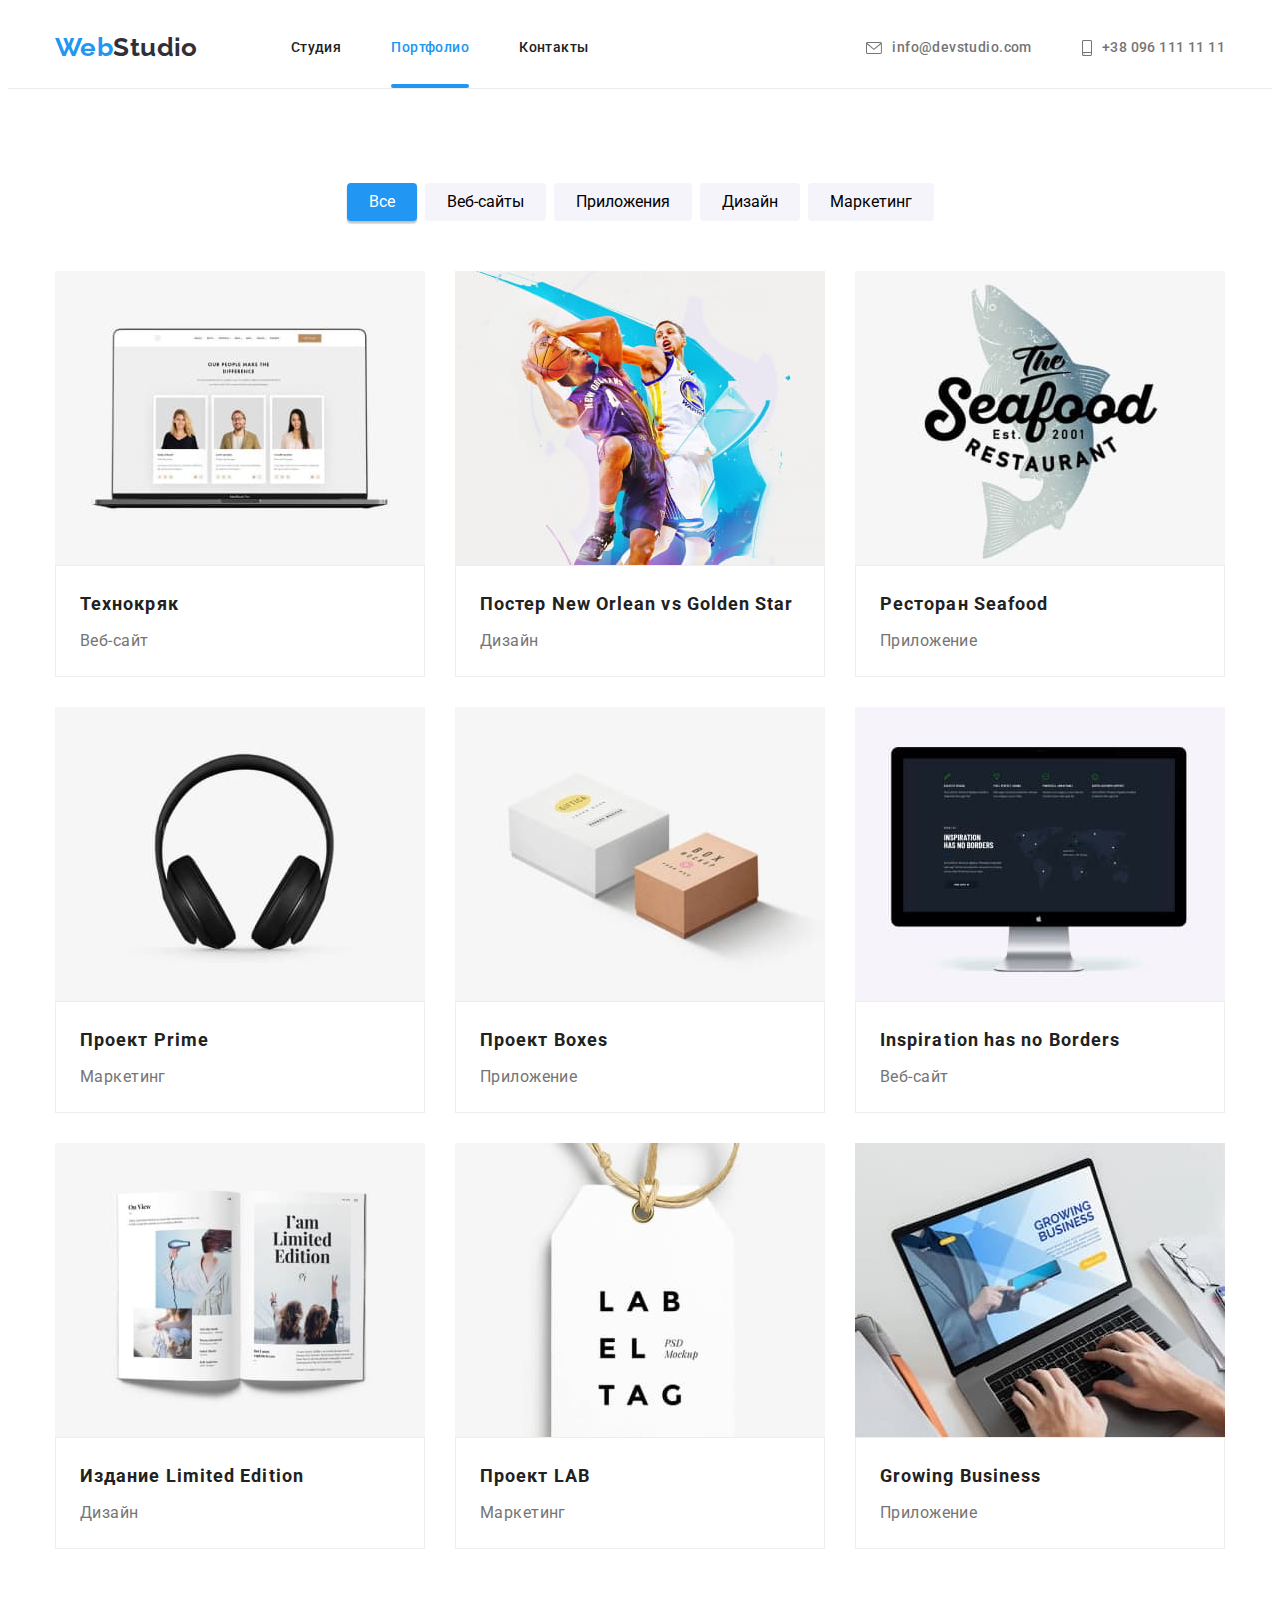
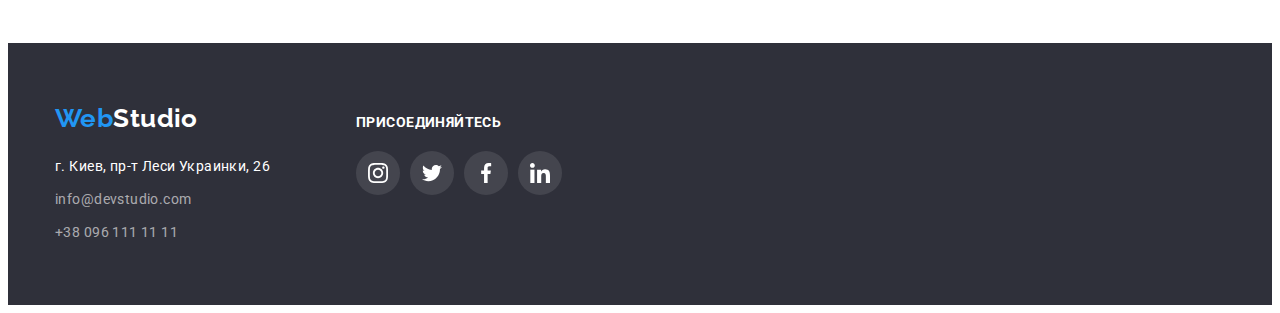
==== pages/portfolio.html @ 277c7d8f "commit1" ====
<!DOCTYPE html>
<html lang="ru">
  <head>
    <meta charset="UTF-8" />
    <meta http-equiv="X-UA-Compatible" content="IE=edge" />
    <meta name="viewport" content="width=device-width, initial-scale=1.0" />
    <title>Портфолио</title>
    <link rel="preconnect" href="https://fonts.gstatic.com" />
    <link
      href="https://fonts.googleapis.com/css2?family=Raleway:wght@700&family=Roboto:wght@400;500;700&display=swap"
      rel="stylesheet"
    />
    <link
      rel="stylesheet"
      href="https://cdnjs.cloudflare.com/ajax/libs/modern-normalize/0.2.0/modern-normalize.min.css"
      integrity="sha512-sqIVMkf5f8XGYI/UZYGs7wODxlUeoj9JknataPfUwtvrSKWMHrMXGZ7Evb6nabFYJQG15vFFyALe6r0nWCD1Ug=="
      crossorigin="anonymous"
    />
    <link rel="stylesheet" href="../css/styles.css" />
  </head>

  <body class="body">
    <!--Шапка сайта-->
    <header class="page-header">
      <div class="container">
        <nav class="site-nav">
          <a class="logo" href="../"
            ><span class="accent-logo">Web</span>Studio</a
          >
          <ul class="header-nav link">
            <li class="menu-item">
              <a class="link" href="../index.html">Студия</a>
            </li>
            <li class="menu-item">
              <a class="link current" href="../pages/portfolio.html"
                >Портфолио</a
              >
            </li>
            <li class="menu-item"><a class="link" href="">Контакты</a></li>
          </ul>
        </nav>
        <div class="header-block-link">
          <a class="header-link" href="mailto:info@devstudio.com">
            <svg class="icon" width="16" height="12">
              <use href="../images/header-sprite.svg#icon-mail"></use></svg
            >info@devstudio.com</a
          >
          <a class="header-link" href="tel:+380961111111"
            ><svg class="icon" width="10" height="16">
              <use
                href="../images/header-sprite.svg#icon-smartphone"
              ></use></svg
            >+38 096 111 11 11</a
          >
        </div>
      </div>
    </header>

    <!--Портфолио-->
    <main>
      <section class="section">
        <div class="container">
          <h1 class="visually-hidden">Наши работы</h1>
          <ul class="portfolio-button list">
            <li class="btn-item">
              <button class="button list current" type="button">Все</button>
            </li>
            <li class="btn-item">
              <button class="button list" type="button">Веб-сайты</button>
            </li>
            <li class="btn-item">
              <button class="button list" type="button">Приложения</button>
            </li>
            <li class="btn-item">
              <button class="button list" type="button">Дизайн</button>
            </li>
            <li class="btn-item">
              <button class="button list" type="button">Маркетинг</button>
            </li>
          </ul>
          <div class="flex-container">
            <h2 class="visually-hidden">Примеры работы</h2>
            <ul class="portfolio-title list">
              <li class="flex-elements">
                <div class="prtf-thumb">
                  <a href="" class="list portfolio-list"
                    ><div class="prtf-thumb-link">
                      <img
                        src="../images/portfolio/img.jpg"
                        alt="Разработка сайтов"
                        width="370"
                      />
                      <p class="prtf-description">
                        Технокряк это современная площадка распространения
                        коронавируса. Компании используют эту платформу для
                        цифрового шпионажа и атак на защищённые сервера
                        конкурентов.
                      </p>
                    </div>
                    <div class="prtf-text">
                      <h3 class="exemple-title">Технокряк</h3>
                      <p>Веб-сайт</p>
                    </div>
                  </a>
                </div>
              </li>

              <li class="flex-elements">
                <div class="prtf-thumb">
                  <a href="" class="list portfolio-list"
                    ><div class="prtf-thumb-link">
                      <img
                        src="../images/portfolio/img-1.jpg"
                        alt="Дизайн постеров"
                        width="370"
                      />
                      <p class="prtf-description">
                        Технокряк это современная площадка распространения
                        коронавируса. Компании используют эту платформу для
                        цифрового шпионажа и атак на защищённые сервера
                        конкурентов.
                      </p>
                    </div>
                    <div class="prtf-text">
                      <h3 class="exemple-title">
                        Постер New Orlean vs Golden Star
                      </h3>
                      <p>Дизайн</p>
                    </div></a
                  >
                </div>
              </li>
              <li class="flex-elements">
                <div class="prtf-thumb">
                  <a href="" class="list portfolio-list">
                    <div class="prtf-thumb-link">
                      <img
                        src="../images/portfolio/img-2.jpg"
                        alt="Разработка приложений"
                        width="370"
                      />
                      <p class="prtf-description">
                        Технокряк это современная площадка распространения
                        коронавируса. Компании используют эту платформу для
                        цифрового шпионажа и атак на защищённые сервера
                        конкурентов.
                      </p>
                    </div>
                    <div class="prtf-text">
                      <h3 class="exemple-title">Ресторан Seafood</h3>
                      <p>Приложение</p>
                    </div></a
                  >
                </div>
              </li>
              <li class="flex-elements">
                <div class="prtf-thumb">
                  <a href="" class="list portfolio-list"
                    ><div class="prtf-thumb-link">
                      <img
                        src="../images/portfolio/img-3.jpg"
                        alt="Маркетинг"
                        width="370"
                      />
                      <p class="prtf-description">
                        Технокряк это современная площадка распространения
                        коронавируса. Компании используют эту платформу для
                        цифрового шпионажа и атак на защищённые сервера
                        конкурентов.
                      </p>
                    </div>
                    <div class="prtf-text">
                      <h3 class="exemple-title">Проект Prime</h3>
                      <p>Маркетинг</p>
                    </div></a
                  >
                </div>
              </li>

              <li class="flex-elements">
                <div class="prtf-thumb">
                  <a href="" class="list portfolio-list"
                    ><div class="prtf-thumb-link">
                      <img
                        src="../images/portfolio/img-4.jpg"
                        alt="Разработка приложений"
                        width="370"
                      />
                      <p class="prtf-description">
                        Технокряк это современная площадка распространения
                        коронавируса. Компании используют эту платформу для
                        цифрового шпионажа и атак на защищённые сервера
                        конкурентов.
                      </p>
                    </div>
                    <div class="prtf-text">
                      <h3 class="exemple-title">Проект Boxes</h3>
                      <p>Приложение</p>
                    </div></a
                  >
                </div>
              </li>
              <li class="flex-elements">
                <div class="prtf-thumb">
                  <a href="" class="list portfolio-list"
                    ><div class="prtf-thumb-link">
                      <img
                        src="../images/portfolio/img-5.jpg"
                        alt="Разработка сайтов"
                        width="370"
                      />
                      <p class="prtf-description">
                        Технокряк это современная площадка распространения
                        коронавируса. Компании используют эту платформу для
                        цифрового шпионажа и атак на защищённые сервера
                        конкурентов.
                      </p>
                    </div>
                    <div class="prtf-text">
                      <h3 class="exemple-title">Inspiration has no Borders</h3>
                      <p>Веб-сайт</p>
                    </div></a
                  >
                </div>
              </li>
              <li class="flex-elements">
                <div class="prtf-thumb">
                  <a href="" class="list portfolio-list"
                    ><div class="prtf-thumb-link">
                      <img
                        src="../images/portfolio/img-6.jpg"
                        alt="Разработка дизайна"
                        width="370"
                      />
                      <p class="prtf-description">
                        Технокряк это современная площадка распространения
                        коронавируса. Компании используют эту платформу для
                        цифрового шпионажа и атак на защищённые сервера
                        конкурентов.
                      </p>
                    </div>
                    <div class="prtf-text">
                      <h3 class="exemple-title">Издание Limited Edition</h3>
                      <p>Дизайн</p>
                    </div></a
                  >
                </div>
              </li>
              <li class="flex-elements">
                <div class="prtf-thumb">
                  <a href="" class="list portfolio-list"
                    ><div class="prtf-thumb-link">
                      <img
                        src="../images/portfolio/img-7.jpg"
                        alt="Маркетинг"
                        width="370"
                      />
                      <p class="prtf-description">
                        Технокряк это современная площадка распространения
                        коронавируса. Компании используют эту платформу для
                        цифрового шпионажа и атак на защищённые сервера
                        конкурентов.
                      </p>
                    </div>
                    <div class="prtf-text">
                      <h3 class="exemple-title">Проект LAB</h3>
                      <p>Маркетинг</p>
                    </div></a
                  >
                </div>
              </li>
              <li class="flex-elements">
                <div class="prtf-thumb">
                  <a href="" class="list portfolio-list"
                    ><div class="prtf-thumb-link">
                      <img
                        src="../images/portfolio/img-8.jpg"
                        alt="Разработка приложений"
                        width="370"
                      />
                      <p class="prtf-description">
                        Технокряк это современная площадка распространения
                        коронавируса. Компании используют эту платформу для
                        цифрового шпионажа и атак на защищённые сервера
                        конкурентов.
                      </p>
                    </div>
                    <div class="prtf-text">
                      <h3 class="exemple-title">Growing Business</h3>
                      <p>Приложение</p>
                    </div></a
                  >
                </div>
              </li>
            </ul>
          </div>
        </div>
      </section>
    </main>

    <!--Контакты-->
    <footer class="footer">
      <div class="container">
        <div class="footer-contact">
          <a href="../index.html" class="logo footer-logo"
            ><span class="accent-logo">Web</span>Studio</a
          >
          <address class="address">
            <p>г. Киев, пр-т Леси Украинки, 26</p>
            <a class="contact-link" href="mailto:info@devstudio.com"
              >info@devstudio.com</a
            >
            <a class="contact-link" href="tel:+380961111111"
              >+38 096 111 11 11</a
            >
          </address>
        </div>
        <div class="footer-join">
          <h3 class="join-title">Присоединяйтесь</h3>
          <ul class="join-list">
            <li class="join-item">
              <a
                href=""
                class="join-icon"
                target="_blank"
                rel="noopener noreferrer"
                ><svg class="icon">
                  <use
                    href="../images/team-sprite.svg#icon-instagram"
                  ></use></svg
              ></a>
            </li>
            <li class="join-item">
              <a
                href=""
                class="join-icon"
                target="_blank"
                rel="noopener noreferrer"
                ><svg class="icon">
                  <use href="../images/team-sprite.svg#icon-twitter"></use></svg
              ></a>
            </li>
            <li class="join-item">
              <a
                href=""
                class="join-icon"
                target="_blank"
                rel="noopener noreferrer"
                ><svg class="icon">
                  <use
                    href="../images/team-sprite.svg#icon-facebook"
                  ></use></svg
              ></a>
            </li>
            <li class="join-item">
              <a
                href=""
                class="join-icon"
                target="_blank"
                rel="noopener noreferrer"
                ><svg class="icon">
                  <use
                    href="../images/team-sprite.svg#icon-linkedin"
                  ></use></svg
              ></a>
            </li>
          </ul>
        </div>
      </div>
    </footer>
  </body>
</html>
---- css/styles.css ----
html {
  box-sizing: border-box;
}
*,
*::after,
*::before {
  box-sizing: inherit;
}

/* * {
  outline: 1px solid red;
} */

h1,
h2,
h3,
h4,
h5,
h6,
p {
  margin-top: 0;
}

.list {
  text-decoration: none;
  list-style: none;
  padding-left: 0;
  margin-top: 0;
  margin-bottom: 0;
}

.link {
  text-decoration: none;
  color: inherit;
}

img {
  display: block;
  max-width: 100%;
  height: auto;
}

:root {
  --primary-text-color: #212121;
  --paragraph-text-color: #757575;
  --accent-color: #2196f3;
  --section-accent-color: #ffffff;
  --main-background-color: #ffffff;
  --secondary-background-color: #2f303a;
  --team-background-color: #f5f4fa;
  --hero-background-color: #188ce8;
  --hero-main-bgrn-color: #c4c4c4;
  --hero-gradient-color: rgba(47, 48, 58, 0.4);
  --team-icon-bgrn-color: #afb1b8;
  --footer-icon-bgrn-color: #ffffff1a;
  --item-border-color: #eeeeee;
  --header-line-color: #ececec;
  --font-family: Roboto;
  --accent-font: Raleway;
}

/* Body */
.body {
  color: var(--primary-text-color);
  background-color: var(--main-background-color);
  font-family: var(--font-family), sans-serif;
  font-weight: 500;
  font-size: 14px;
  line-height: 1.14;
  letter-spacing: 0.03em;
}

.header-nav .link.current {
  color: var(--accent-color);
}

/* Paragraph */
p {
  color: var(--paragraph-text-color);
  font-weight: 400;
  margin: 0;
}

/* Logo */
.accent-logo {
  color: var(--accent-color);
}
.logo {
  color: var(--secondary-background-color);
  font-family: var(--accent-font);
  font-weight: 700;
  font-size: 26px;
  line-height: 1.19;
  text-decoration: none;
}

/* Header-Navigation */
.page-header .logo {
  align-items: center;
  padding-top: 24px;
  padding-bottom: 25px;
  margin-right: 93px;
}

.page-header .container {
  display: flex;
  align-items: center;
  justify-content: space-between;
}

.page-header {
  border-bottom: 1px solid var(--header-line-color);
}

.header-nav {
  display: flex;
  min-width: 294px;
  margin: 0;
  padding-left: 0;
}

/* Header-Navigation-Animation */

.header-nav .link {
  display: block;
  padding-top: 32px;
  padding-bottom: 32px;
  transition-property: color;
  transition-duration: 250ms;
  transition-timing-function: cubic-bezier(0.4, 0, 0.2, 1);
}

.header-nav .link:hover,
.header-nav .link:focus {
  color: var(--accent-color);
}

.site-nav {
  display: flex;
  align-items: center;
}

.menu-item:not(:last-child) {
  margin-right: 50px;
}

.menu-item > .link {
  text-decoration: none;
  list-style: none;
}

/* Active-Link */

.menu-item {
  position: relative;
}

.menu-item .current::before {
  display: block;
  position: absolute;
  content: "";
  width: 100%;
  height: 4px;
  bottom: 0;
  background-color: var(--accent-color);
  border-radius: 2px;
  opacity: 1;
  transition-property: opasity;
  transition-duration: 250ms;
  transition-timing-function: cubic-bezier(0.4, 0, 0.2, 1);
}

.menu-item .current::after {
  opacity: 0;
}

/* Header-Link */

.header-block-link {
  display: flex;
}

/* Header-Link-Animation */

.header-link .icon {
  margin-right: 10px;
  fill: var(--paragraph-text-color);
  display: flex;
  justify-content: center;
  align-items: center;
  width: auto;
  height: auto;
  transition-property: fill;
  transition-duration: 250ms;
  transition-timing-function: cubic-bezier(0.4, 0, 0.2, 1);
}

.header-link:hover .icon,
.header-link:focus .icon {
  fill: var(--accent-color);
}

.header-link {
  display: flex;
  justify-content: center;
  align-items: center;
  padding-top: 32px;
  padding-bottom: 32px;
  color: var(--paragraph-text-color);
  font-weight: 500;
  font-style: normal;
  text-decoration: none;
  list-style: none;
  align-items: center;
  transition-property: color;
  transition-duration: 250ms;
  transition-timing-function: cubic-bezier(0.4, 0, 0.2, 1);
}

.header-link:hover,
.header-link:focus {
  color: var(--accent-color);
}

.header-link:not(:last-child) {
  margin-right: 50px;
}

/* Flex-Container */
.container {
  margin-left: auto;
  margin-right: auto;
  width: 1200px;
  padding-left: 15px;
  padding-right: 15px;
}

/* Hero-Button */
.hero-section .button {
  border: 0px solid transparent;
  border-radius: 4px;
  padding: 10px 32px;
  min-width: 200px;
  height: 50px;
  margin-left: auto;
  margin-right: auto;
  color: var(--section-accent-color);
  background-color: var(--accent-color);
  font-weight: 700;
  font-size: 16px;
  line-height: 1.88;
  display: flex;
  letter-spacing: 0.06em;
  cursor: pointer;
  transition-property: background-color;
  transition-duration: 250ms;
  transition-timing-function: cubic-bezier(0.4, 0, 0.2, 1);
}

.hero-section .button:hover,
.hero-section .button:focus {
  background-color: var(--hero-background-color);
}

/* Portfolio-Buttons-Animation */

.button {
  border: 0;
  border-radius: 4px;
  font-family: inherit;
  background-color: var(--team-background-color);
  font-weight: 400;
  font-size: 16px;
  line-height: 1.6;
  text-align: center;
  cursor: pointer;
  transition-property: background-color, color, box-shadow;
  transition-duration: 250ms;
  transition-timing-function: cubic-bezier(0.4, 0, 0.2, 1);
}

.button:hover,
.button:focus,
.list.current {
  color: var(--section-accent-color);
  background-color: var(--accent-color);
  box-shadow: 0px 3px 1px rgba(0, 0, 0, 0.1), 0px 1px 2px rgba(0, 0, 0, 0.08),
    0px 2px 2px rgba(0, 0, 0, 0.12);
}

/* Hero-Section*/

.hero-section {
  max-width: 1600px;
  padding-top: 200px;
  padding-bottom: 200px;
  margin-left: auto;
  margin-right: auto;
  background-image: linear-gradient(
      var(--hero-gradient-color),
      var(--hero-gradient-color)
    ),
    url("../images/hero/hero.jpg");
  background-color: var(--hero-main-bgrn-color);
  color: var(--section-accent-color);
  background-repeat: no-repeat;
  background-position: center;
  background-size: cover;
}

.hero-title {
  max-width: calc(100% / 12 * 6);
  margin-left: auto;
  margin-right: auto;
  margin-bottom: 30px;
  text-align: center;
  font-weight: 900;
  font-size: 44px;
  line-height: 1.36;
  letter-spacing: 0.06em;
  text-transform: uppercase;
}

/* Modal Window */

.backdrop {
  position: fixed;
  top: 0;
  left: 0;
  width: 100%;
  height: 100%;
  background-color: rgba(0, 0, 0, 0.2);
  opacity: 1;
  transition: opacity 250ms cubic-bezier(0.4, 0, 0.2, 1);
}

.backdrop.is-hidden {
  pointer-events: none;
  opacity: 0;
}

.backdrop.is-hidden .modal {
  transform: translate(-50%, -50%) scale(0.5);
}

.modal {
  position: absolute;
  top: 50%;
  left: 50%;
  width: 528px;
  height: 581px;
  background-color: var(--main-background-color);
  box-shadow: 0px 1px 3px rgba(0, 0, 0, 0.12), 0px 1px 1px rgba(0, 0, 0, 0.14),
    0px 2px 1px rgba(0, 0, 0, 0.2);
  border-radius: 4px;
  transform: translate(-50%, -50%) scale(1);
  transition: transform 250ms cubic-bezier(0.4, 0, 0.2, 1);
}

.modal-button {
  position: absolute;
  display: flex;
  width: 30px;
  height: 30px;
  right: 8px;
  top: 8px;
  justify-content: center;
  align-items: center;
  border: 1px solid rgba(0, 0, 0, 0.1);
  background-color: #ffffff;
  border-radius: 50%;
}

/* Advantage-section */
.visually-hidden {
  position: absolute !important;
  clip: rect(1px 1px 1px 1px);
  clip: rect(1px,  1px,  1px, 1px);
  padding: 0 !important;
  border: 0 !important;
  height: 1px !important;
  width: 1px !important;
  overflow: hidden;
}
.advantage-section {
  padding-top: 94px;
  padding-bottom: 94px;
}

.advantage-section .list {
  font-weight: 700;
  padding-bottom: 0;
  display: flex;
}

.advantage-section .adv-item {
  min-width: 270px;
}

.adv-item:not(:last-child) {
  margin-right: 30px;
}

.adv-icon {
  display: flex;
  width: 270px;
  height: 120px;
  border-radius: 4px;
  justify-content: center;
  align-items: center;
  background-color: var(--team-background-color);
  margin-bottom: 30px;
}

.adv-item h3 {
  height: 16px;
  font-size: 14px;
  margin: 0;
  margin-bottom: 10px;
}

.adv-item {
  border-radius: 4px;
}

.adv-item p {
  line-height: 1.71;
  height: 75px;
}

/* Activity-section */
.section-title {
  margin-bottom: 50px;
  text-align: center;
  font-weight: 700;
  font-size: 36px;
  line-height: 1.17;
}

.section.gallery {
  padding-top: 0;
}

.gallery .list {
  display: flex;
  align-items: center;
  margin-left: -15px;
  margin-right: -15px;
}

.gallery-item {
  display: flex;
  margin-right: auto;
  margin-left: auto;
  flex-basis: calc((100% - (30px * 3)) / 3);
}

/* Activity-opacity-text */

.gallery-thumb {
  position: relative;
}

.gallery-text {
  position: absolute;
  display: flex;
  justify-content: center;
  align-items: center;
  bottom: 0;
  right: 0;
  margin: 0;
  width: 370px;
  height: 70px;
  font-weight: 700;
  font-size: 14px;
  text-align: center;
  letter-spacing: 0.03em;
  text-transform: uppercase;
  color: var(--section-accent-color);
  background-color: var(--secondary-background-color);
  opacity: 0.8;
}

/* Team-section */
.team-title {
  margin-bottom: 50px;
  text-align: center;
  font-weight: 700;
  font-size: 36px;
  line-height: 1.17;
}

.team-section {
  background-color: var(--team-background-color);
  font-weight: 500;
  text-align: center;
  font-size: 16px;
  line-height: 1.19;
  align-items: center;
}

.grid {
  display: flex;
  align-items: center;
}

.grid-item {
  background: var(--main-background-color);
  box-shadow: 0px 1px 3px rgba(0, 0, 0, 0.12), 0px 1px 1px rgba(0, 0, 0, 0.14),
    0px 2px 1px rgba(0, 0, 0, 0.2);
  border-radius: 0px 0px 4px 4px;
}

.grid-item:not(:last-child) {
  margin-right: 30px;
}

.team-text {
  padding: 30px 32px;
}

.team-list .team-member {
  margin-bottom: 10px;
  font-size: 16px;
  line-height: 1.19;
  font-weight: 500;
}
.team-position {
  margin-bottom: 16px;
}
.team-icons {
  display: inline-flex;
}

/* Team-Icons-Animation */

.team-icon-link {
  display: flex;
  justify-content: center;
  align-items: center;
  width: 44px;
  height: 44px;
  border-radius: 50%;
  background-color: var(--main-background-color);
  fill: var(--team-icon-bgrn-color);
  transition-property: background-color, fill;
  transition-duration: 250ms;
  transition-timing-function: cubic-bezier(0.4, 0, 0.2, 1);
}

.team-icon-link:hover,
.team-icon-link:focus {
  background-color: var(--accent-color);
  fill: var(--section-accent-color);
}

.icon {
  width: 20px;
  height: 20px;
}

.team-icons-item:not(:last-child) {
  margin-right: 10px;
}

/* Clients */
.client-title {
  margin-bottom: 50px;
  text-align: center;
  font-weight: 700;
  font-size: 36px;
  line-height: 1.17;
}

.client-section {
  padding-top: 94px;
  padding-bottom: 94px;
}

.client-list {
  margin: 0;
  padding: 0;
  display: flex;
  justify-content: center;
  align-items: center;
}

/* Clients-Icons-Animation */

.client-link {
  display: flex;
  width: 100%;
  height: 100%;
  border: 1px solid var(--team-icon-bgrn-color);
  border-radius: 4px;
  justify-content: center;
  align-items: center;
  outline: none;
  transition-property: border, fill;
  transition-duration: 250ms;
  transition-timing-function: cubic-bezier(0.4, 0, 0.2, 1);
}

.client-link:hover,
.client-link:focus {
  fill: var(--accent-color);
  border: 1px solid var(--accent-color);
}

.client-link .icon {
  width: auto;
  height: auto;
  fill: var(--team-icon-bgrn-color);
  transition-property: fill;
  transition-duration: 250ms;
  transition-timing-function: cubic-bezier(0.4, 0, 0.2, 1);
}

.client-link:hover .icon,
.client-link:focus .icon {
  fill: var(--accent-color);
}

.client-item {
  display: flex;
  width: 170px;
  height: 90px;
}

.client-item:not(:last-child) {
  margin-right: 30px;
}

/* Exemples-section */
.portfolio-title {
  display: flex;
  flex-wrap: wrap;
}

.prtf-text {
  padding: 20px 24px;
  border: 1px solid var(--item-border-color);
}

.exemple-title {
  margin-bottom: 4px;
  color: var(--primary-text-color);
  font-weight: 700;
  font-size: 18px;
  line-height: 2;
  letter-spacing: 0.06em;
}

.portfolio-title p {
  font-size: 16px;
  line-height: 1.88;
}

.portfolio-button {
  display: flex;
  justify-content: center;
  margin: 0 auto;
  margin-bottom: 50px;
}

.portfolio-button .button {
  padding: 6px 22px;
}

.btn-item:not(:last-child) {
  margin-right: 8px;
}

.section {
  padding-top: 94px;
  padding-bottom: 94px;
}

.flex-elements {
  width: 370px;
  margin-right: 30px;
  margin-bottom: 30px;
}

.flex-elements:nth-child(3n) {
  margin-right: 0;
}

.flex-elements:nth-last-child(-n + 3) {
  margin-bottom: 0;
}

/* Portfolio-Boxes-Animation */

.portfolio-list {
  display: block;
  transition-property: box-shadow;
  transition-duration: 250ms;
  transition-timing-function: cubic-bezier(0.4, 0, 0.2, 1);
}

.portfolio-list:hover,
.portfolio-list:focus {
  box-shadow: 0px 1px 1px rgba(0, 0, 0, 0.12), 0px 4px 4px rgba(0, 0, 0, 0.06),
    1px 4px 6px rgba(0, 0, 0, 0.16);
}

/* Portfolio-Overlay-Animation */

.prtf-thumb-link {
  display: flex;
  position: relative;
  overflow: hidden;
}

.prtf-description {
  position: absolute;
  display: inline-flex;
  align-items: center;
  justify-content: left;
  padding: 63px 45px 63px 25px;
  width: 100%;
  height: 100%;
  font-size: 18px;
  line-height: 1.56;
  letter-spacing: 0.03em;
  color: #ffffff;
  opacity: 0;
  transform: translatey(100%);
  transition-property: background-color, opacity, transform;
  transition-duration: 250ms;
  transition-timing-function: cubic-bezier(0.4, 0, 0.2, 1);
}

.prtf-thumb:hover .prtf-description {
  background-color: var(--accent-color);
  opacity: 0.8;
  transform: translatex(0);
}

/* Footer Logo*/

.footer-logo {
  color: var(--section-accent-color);
}

/* Footer */

.footer {
  padding-top: 60px;
  padding-bottom: 60px;
  color: var(--section-accent-color);
  background-color: var(--secondary-background-color);
  font-size: 14px;
  line-height: 1.71;
}

.footer-contact {
  display: block;
  width: 231px;
  margin-right: 70px;
}

.footer .container {
  display: flex;
  align-items: baseline;
}

address > p {
  color: var(--section-accent-color);
  font-style: normal;
}

.address {
  margin-top: 20px;
}

/* Footer-Contacts-Animation */

address .contact-link {
  display: block;
  margin-top: 9px;
  color: rgba(255, 255, 255, 0.6);
  font-weight: 400;
  font-style: normal;
  text-decoration: none;
  list-style: none;
  transition-property: color;
  transition-duration: 250ms;
  transition-timing-function: cubic-bezier(0.4, 0, 0.2, 1);
}

.contact-link:hover,
.contact-link:focus {
  color: var(--accent-color);
}

.link {
  text-decoration: none;
  list-style: none;
}

/* Footer-Join */

.footer-join {
  display: block;
  margin-right: 93px;
}

.join-title {
  margin-bottom: 20px;
  font-weight: 700;
  font-size: 14px;
  line-height: 1.14;
  letter-spacing: 0.03em;
  text-transform: uppercase;
  list-style: none;
}

.join-list {
  display: flex;
  margin: 0;
  padding: 0;
}

/* Footer-Icons-Animation */

.join-icon {
  display: flex;
  justify-content: center;
  align-items: center;
  width: 44px;
  height: 44px;
  border-radius: 50%;
  background-color: var(--footer-icon-bgrn-color);
  fill: var(--main-background-color);
  list-style: none;
  transition-property: fill, background-color;
  transition-duration: 250ms;
  transition-timing-function: cubic-bezier(0.4, 0, 0.2, 1);
}

.join-icon:hover,
.join-icon:focus {
  background-color: var(--accent-color);
  fill: var(--section-accent-color);
}

.join-item:not(:last-child) {
  margin-right: 10px;
}

.join-item {
  list-style: none;
}

/* Subscribe footer-field */

.sub-form {
  display: flex;
  align-items: flex-end;
  width: 570px;
  height: 86px;
  margin: 0;
  padding: 0;
}

.sub-field {
  display: flex;
  flex-direction: column;
  margin: 0;
  padding: 0;
}

.footer .sub-title {
  margin-bottom: 20px;
  padding: 0;
  font-weight: 700;
  font-size: 14px;
  line-height: 1.14;
  letter-spacing: 0.03em;
  text-transform: uppercase;
}

.sub-field input {
  padding: 15px 295px 15px 16px;
  width: 358px;
  height: 50px;
  border: 1px solid rgba(255, 255, 255, 0.3);
  filter: drop-shadow(0px 4px 4px #00000026);
  border-radius: 4px;
  background-color: inherit;
}

.sub-field input::placeholder {
  font-size: 16px;
  line-height: 1.25;
  align-items: center;
  letter-spacing: 0.03em;
  color: #ffffff99;
}

.sub-button {
  display: flex;
  justify-content: center;
  align-items: center;
  margin-left: 12px;
  width: 200px;
  height: 50px;
  font-weight: 700;
  font-size: 16px;
  line-height: 1.88;
  letter-spacing: 0.06em;
  border-radius: 4px;
  color: var(--main-background-color);
  background-color: var(--accent-color);
  box-shadow: 0px 4px 4px rgba(0, 0, 0, 0.15);
}

.sub-icon {
  margin-left: 10px;
  fill: var(--section-accent-color);
}
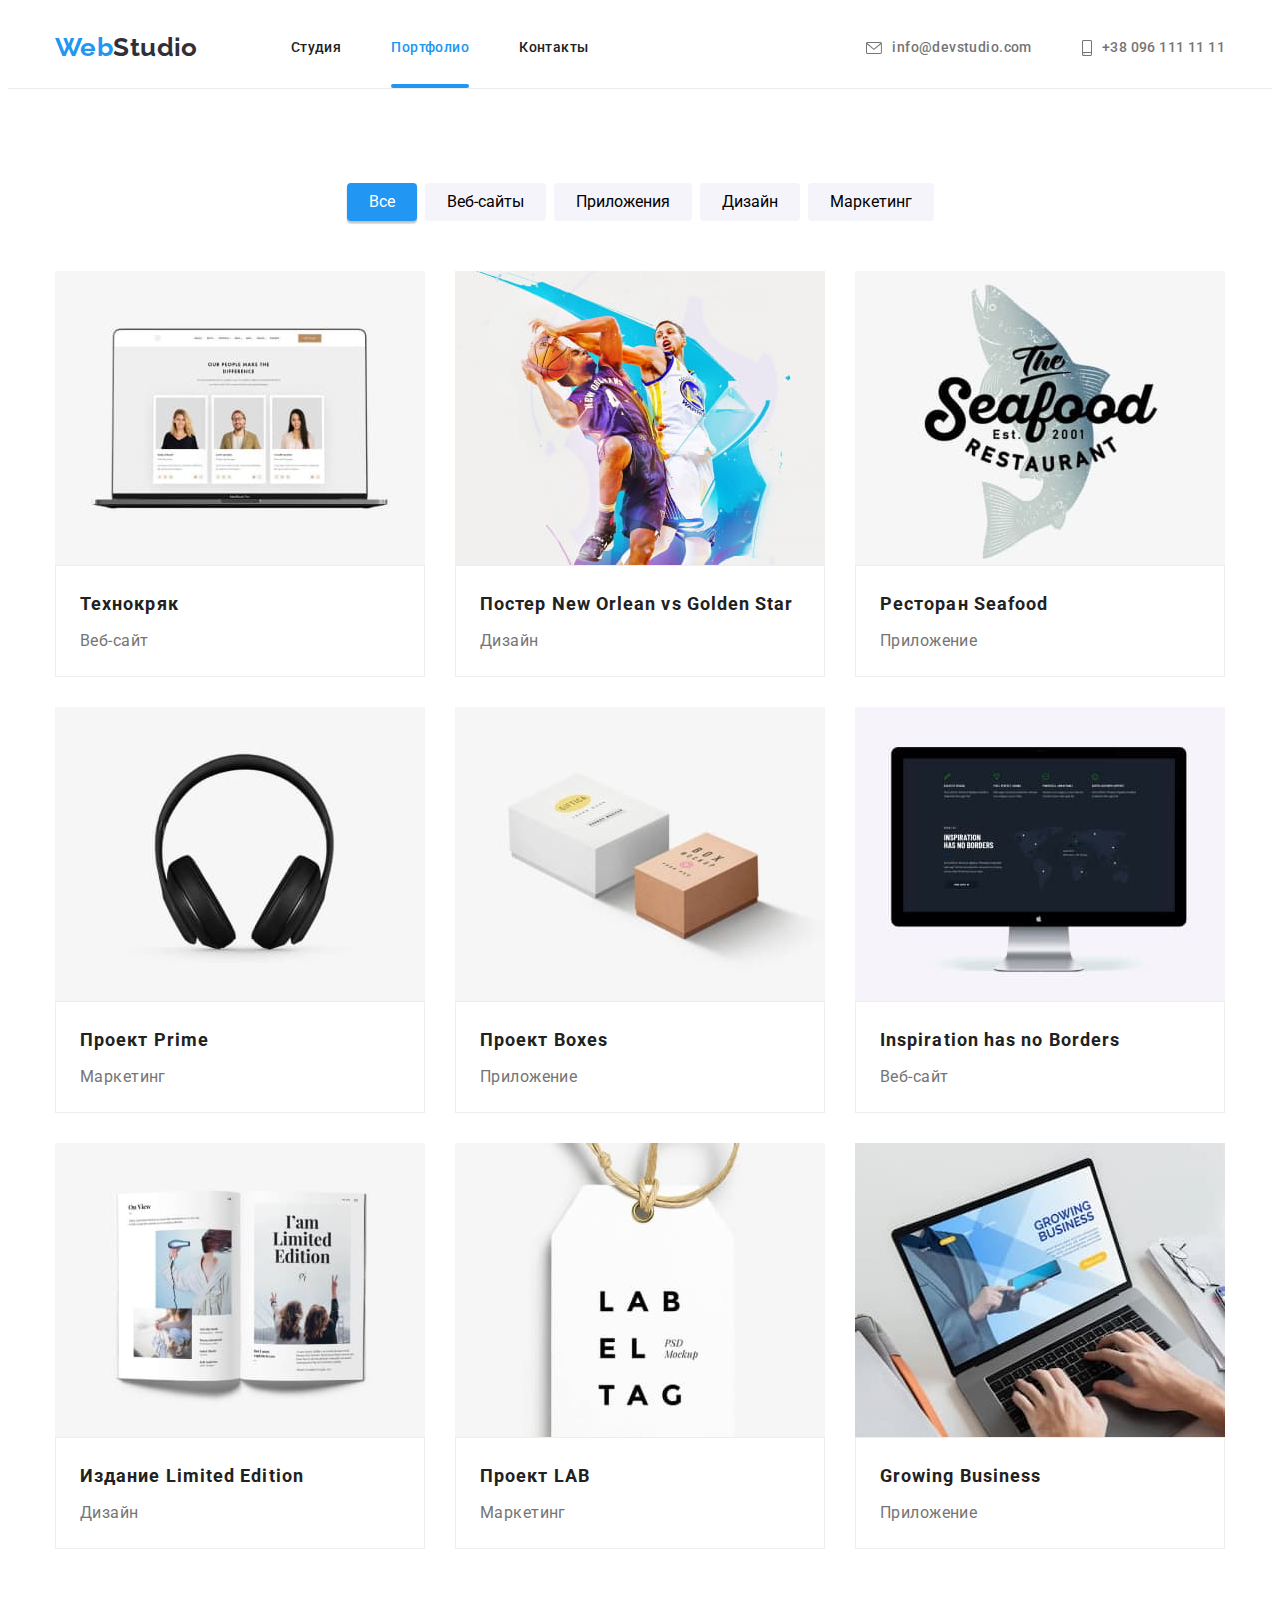
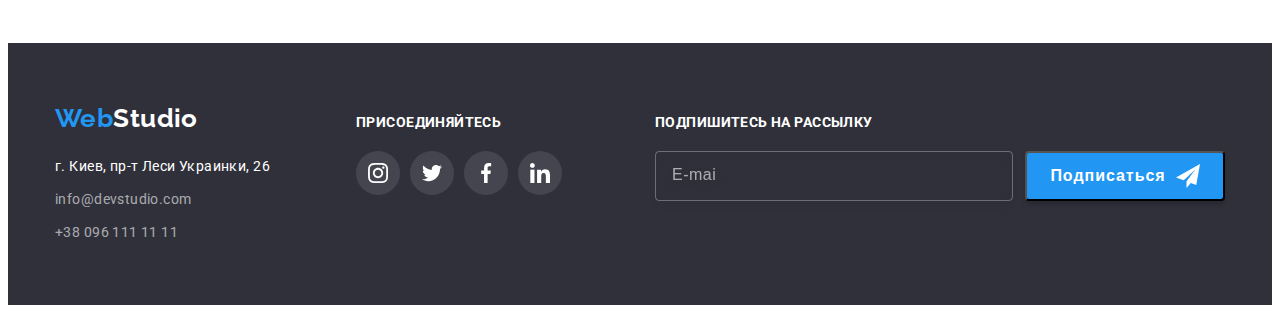
==== commit f62c96a5: "commit3" ====
--- a/pages/portfolio.html
+++ b/pages/portfolio.html
@@ -366,6 +366,18 @@
             </li>
           </ul>
         </div>
+        <form class="sub-form">
+          <div class="sub-field">
+            <h2 class="sub-title">ПОДПИШИТЕСЬ НА РАССЫЛКУ</h2>
+            <label for="mail"></label>
+            <input type="email" name="mail" id="mail" placeholder="E-mail" />
+          </div>
+          <button class="sub-button">
+            Подписаться<svg class="sub-icon" width="24" height="24">
+              <use href="../images/modal-sprite.svg#icon-send"></use>
+            </svg>
+          </button>
+        </form>
       </div>
     </footer>
   </body>
--- a/css/styles.css
+++ b/css/styles.css
@@ -371,11 +371,182 @@
   border-radius: 50%;
 }
 
+.modal-icon:hover{
+  fill: var(--accent-color);
+}
+
+/* Modal-form-fields */
+
+.modal-form {
+  display: block;
+  /* outline: 1px solid tomato; */
+  padding: 40px;
+}
+
+.form-field {
+  position: relative;
+  /* outline: 1px solid blue; */
+  display: flex;
+  flex-direction: column;
+  margin-bottom: 10px;
+}
+
+.form-field:nth-child(n + 5){
+  margin-bottom: 20px;
+}
+.form-field:nth-child(n + 6){
+  margin-bottom: 30px;
+}
+
+.form-field .modal-input:hover,
+.form-field .modal-input:focus {
+border: 1px solid var(--accent-color);
+}
+
+.modal-input:hover +.input-icon,
+.modal-input:focus +.input-icon {
+ fill: var(--accent-color);
+}
+
+.modal-label {
+  margin-bottom: 4px;
+  font-family: var(--font-family)
+  font-style: normal;
+  font-weight: normal;
+  font-size: 12px;
+  line-height: 1.17;
+  letter-spacing: 0.01em;
+  color: var(--paragraph-text-color);
+  
+}
+
+.form-field .modal-input {
+  margin: 0;
+  cursor: pointer;
+  border: 1px solid rgba(33, 33, 33, 0.2);
+  box-sizing: border-box;
+  border-radius: 4px;
+}
+
+.form-field .modal-input:not(:last-child){
+padding: 11px 12px 11px 42px;
+}
+
+
+.modal-title {
+  margin-bottom: 12px;
+  font-weight: 700;
+  font-size: 20px;
+  line-height: 1.15;
+  text-align: center;
+  letter-spacing: 0.03em;
+  color: var(--primary-text-color);
+}
+
+.comment {
+  padding: 12px 16px;
+  height: 120px;
+  cursor: pointer;
+  border: 1px solid rgba(33, 33, 33, 0.2);
+  border-radius: 4px;
+  resize: none;
+}
+
+.placeholder {
+  font-family: Roboto;
+  font-style: normal;
+  font-weight: normal;
+  font-size: 14px;
+  line-height: 1.17;
+  letter-spacing: 0.01em;
+  color: rgba(117, 117, 117, 0.5);
+}
+
+
+.input-icon{
+  position: absolute;
+  left: 12px;
+  top: 50%;
+}
+
+
+
+/* Checkbox */
+
+.checkbox{
+  width: 425px;
+  height: 24px;
+  margin-left: 12px;
+}
+
+.modal-label.checkbox-label{
+  display: flex;
+  align-items: center;
+  justify-content: center;
+  font-size: 14px;
+  line-height: 1.71;
+  letter-spacing: 0.03em;
+  
+
+}
+.checkbox-link{
+text-decoration-line: underline;
+color: var(--accent-color);
+}
+
+.checkbox-input {
+  appearance: none;
+  
+}
+
+.checkbox-icon {
+  display: inline-block;
+  margin-right: 4px;
+  width: 16px;
+  height: 15px;
+  border: 2px solid var(--primary-text-color);
+  border-radius: 2px;
+  
+}
+
+.checkbox-input:checked + .checkbox-icon {
+  background-color: var(--accent-color);
+  background-image: url("../images/icons/icon-check.svg");
+  background-origin: border-box;
+  border-color: var(--accent-color);
+}
+
+/* Modal-submit-button */
+
+.modal-submit {
+  padding: 0;
+  margin-left: 124px;
+  margin-right: 124px;
+  width: 200px;
+  height: 50px;
+  margin-bottom: 30px;
+  font-weight: 700;
+  font-size: 16px;
+  line-height: 1.88;
+  letter-spacing: 0.06em;
+  color: var(--main-background-color);
+  background-color: var(--accent-color);
+  box-shadow: 0px 4px 4px rgba(0, 0, 0, 0.15);
+  border-radius: 4px;
+}
+
+.modal-submit:hover,
+.modal-submit:focus{
+  background: var(--hero-background-color);
+  box-shadow: 0px 4px 4px rgba(0, 0, 0, 0.15);
+  cursor: pointer;
+}
+
 /* Advantage-section */
 .visually-hidden {
   position: absolute !important;
-  clip: rect(1px 1px 1px 1px);
-  clip: rect(1px,  1px,  1px, 1px);
+  clip: rect(1px 1px 1px 1px);
+  clip: rect(1px, 1px, 1px, 1px);
   padding: 0 !important;
   border: 0 !important;
   height: 1px !important;
@@ -595,7 +766,6 @@
   border-radius: 4px;
   justify-content: center;
   align-items: center;
-  outline: none;
   transition-property: border, fill;
   transition-duration: 250ms;
   transition-timing-function: cubic-bezier(0.4, 0, 0.2, 1);
@@ -732,7 +902,8 @@
   transition-timing-function: cubic-bezier(0.4, 0, 0.2, 1);
 }
 
-.prtf-thumb:hover .prtf-description {
+.portfolio-list:hover .prtf-description,
+.portfolio-list:focus .prtf-description {
   background-color: var(--accent-color);
   opacity: 0.8;
   transform: translatex(0);
